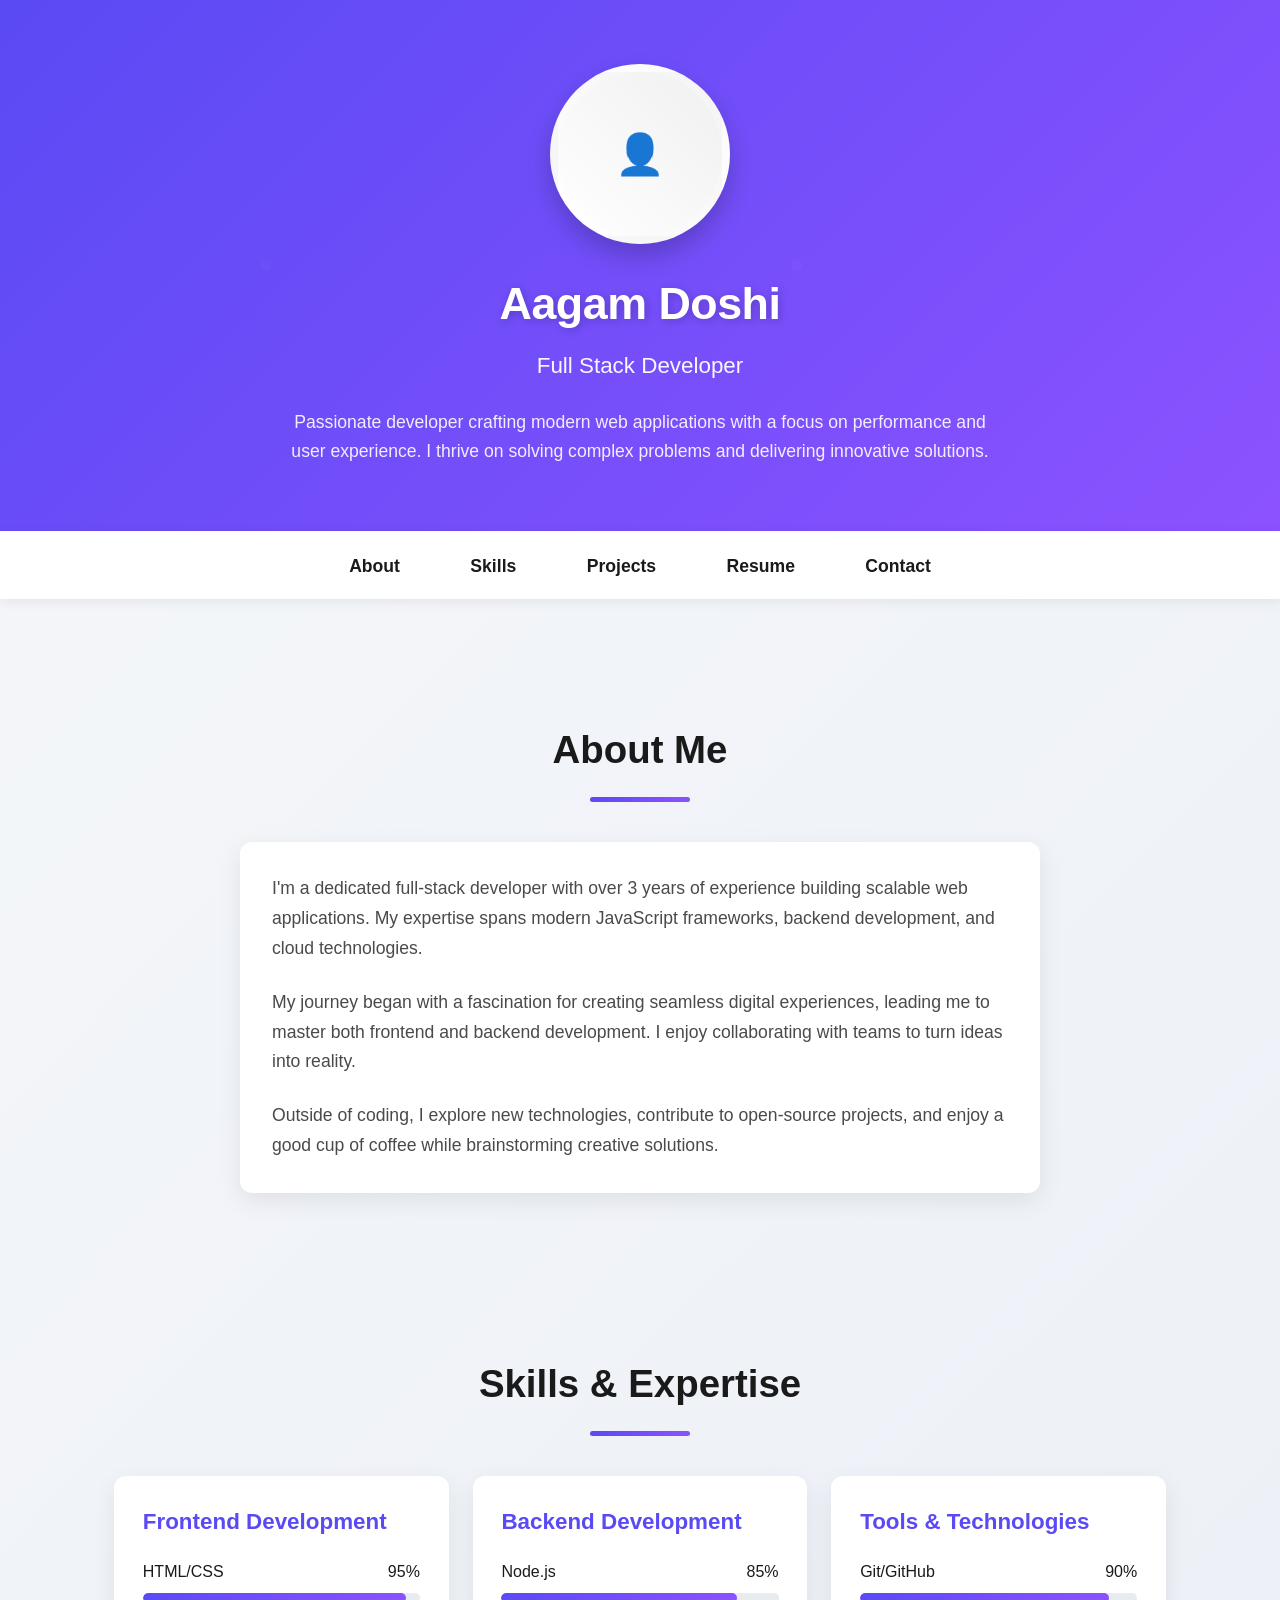
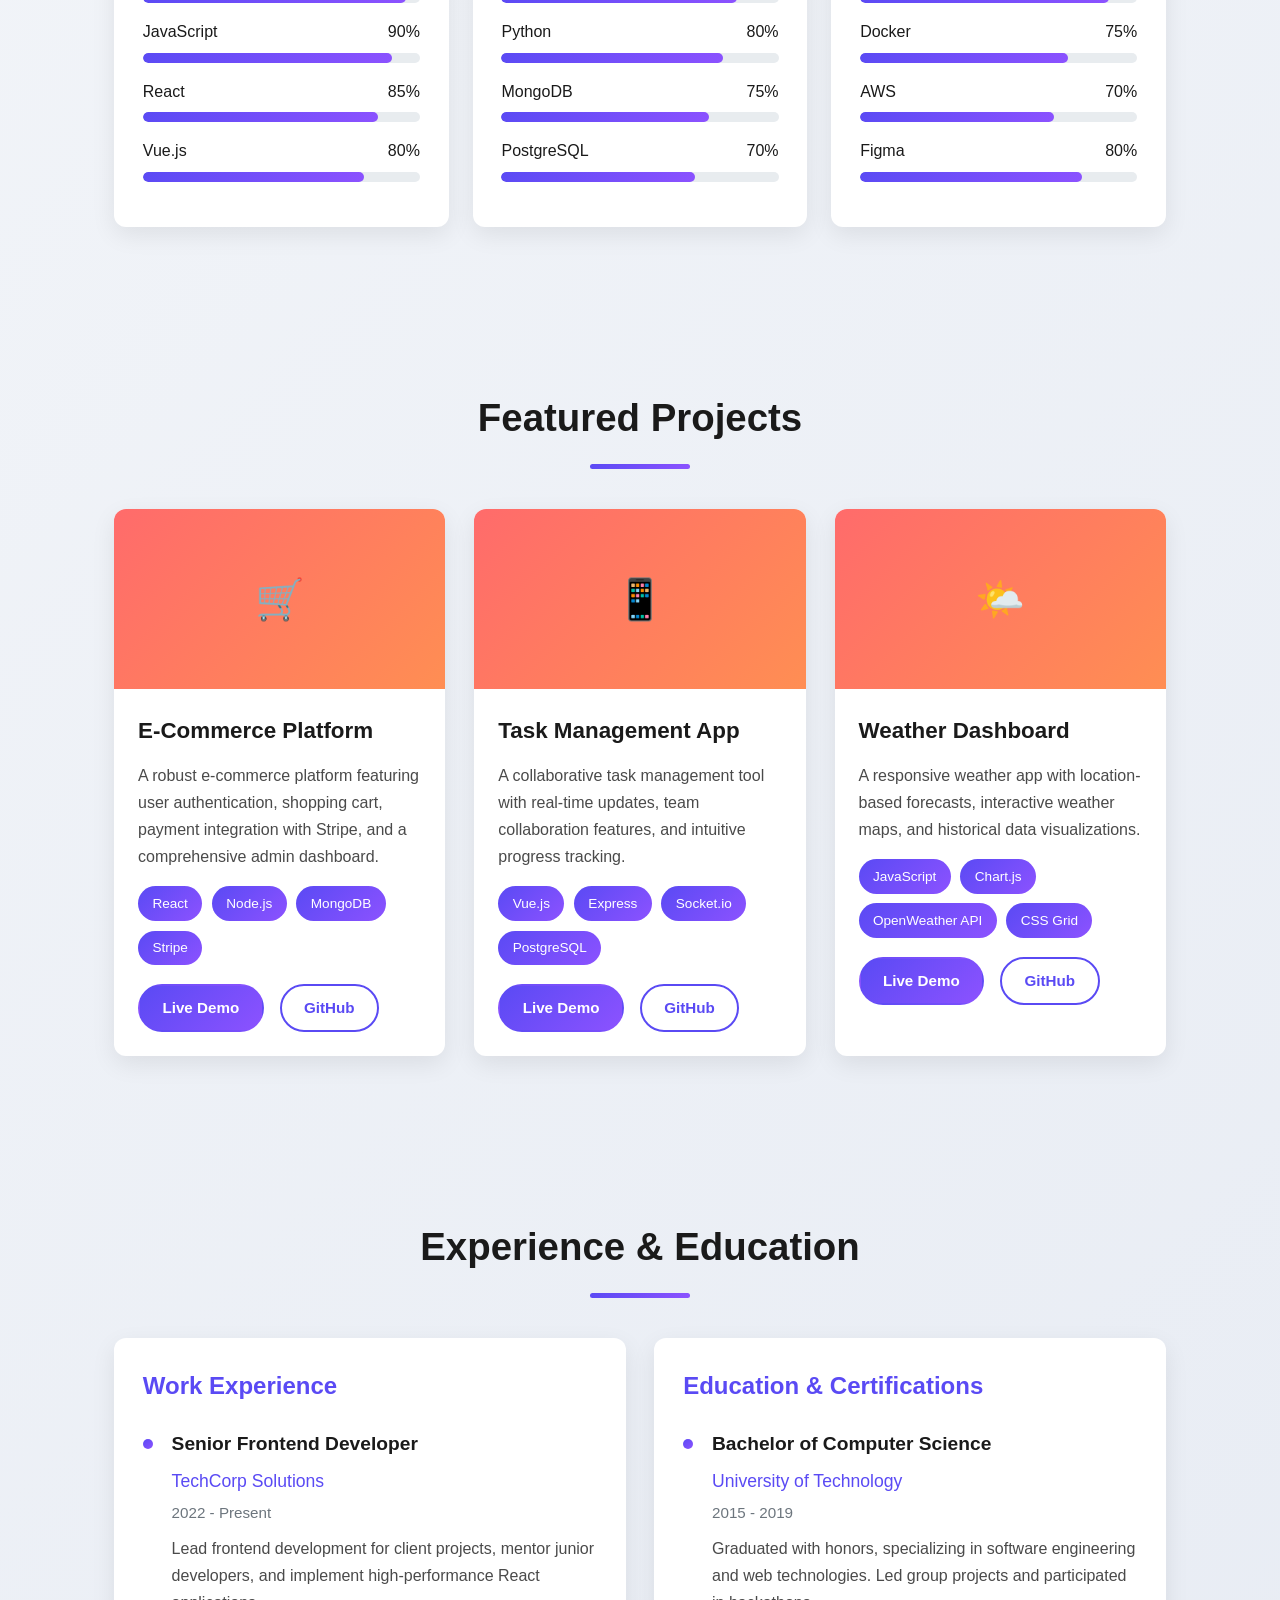
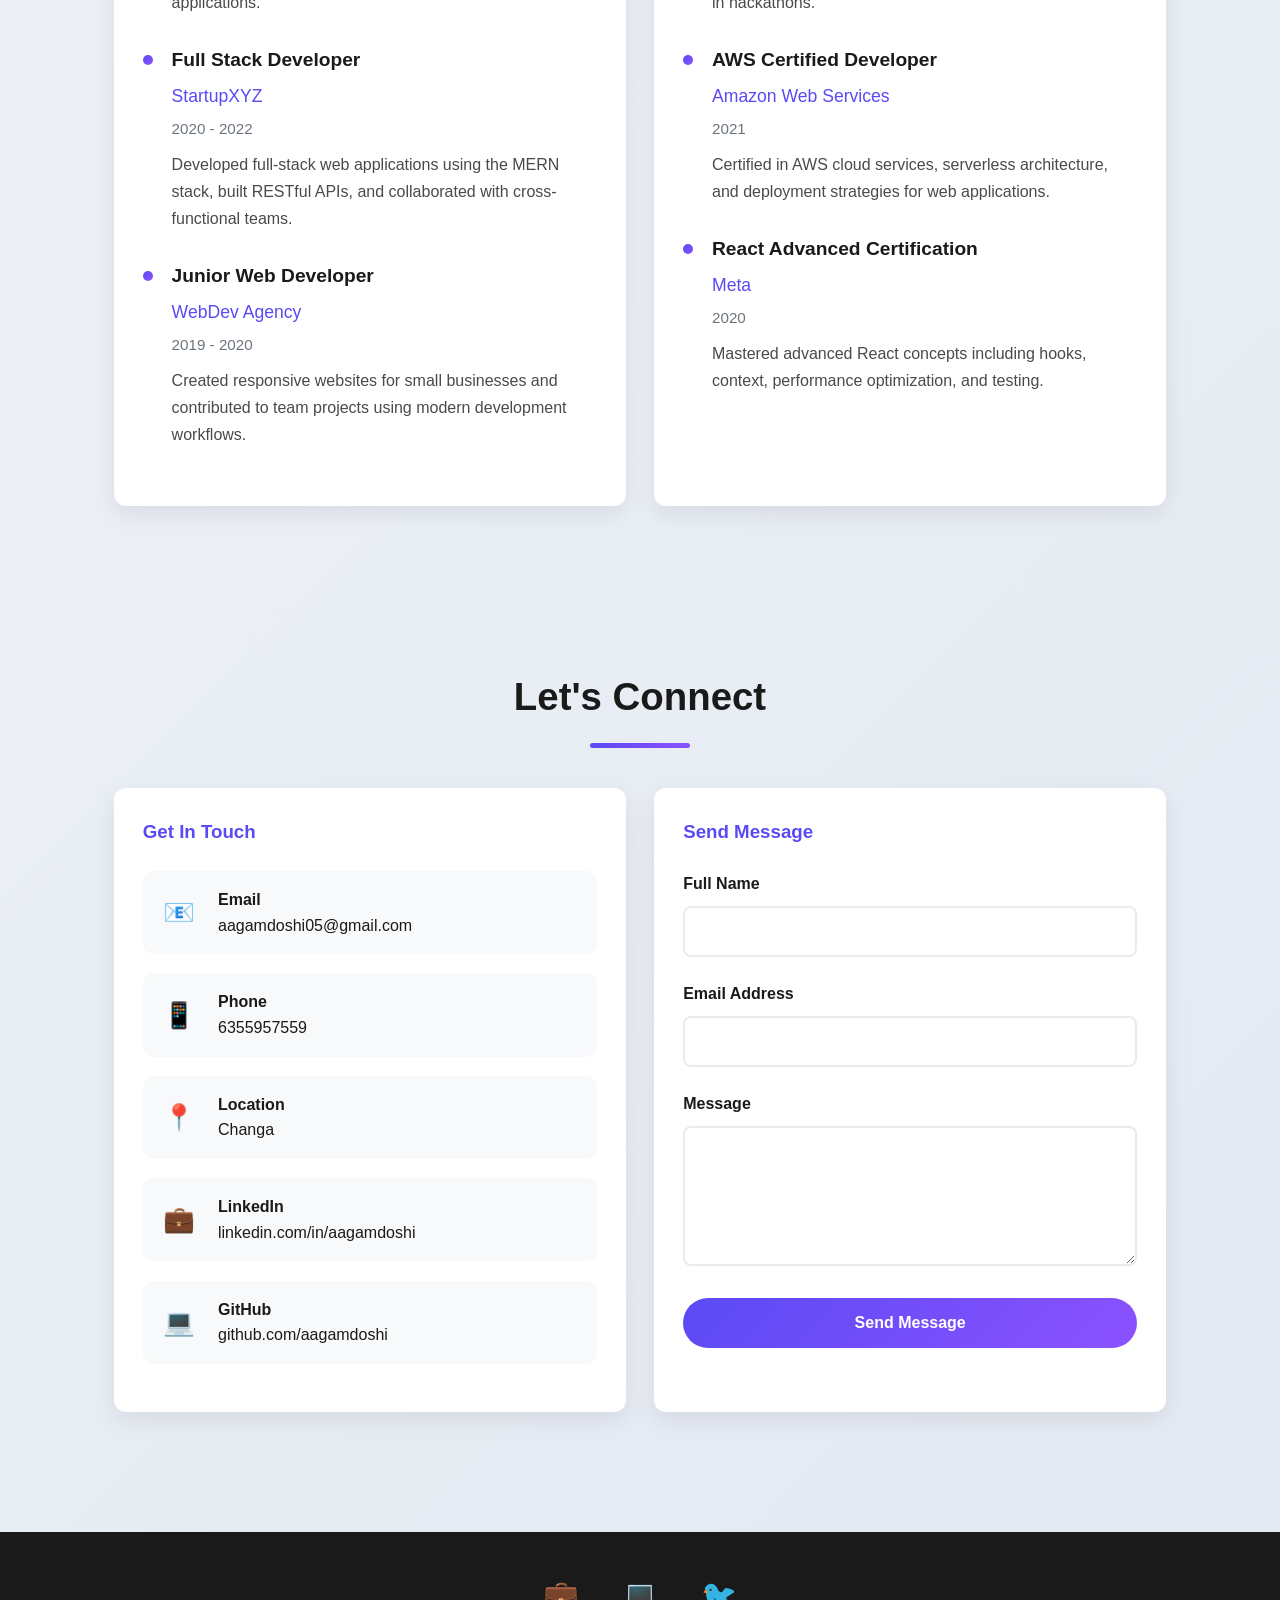
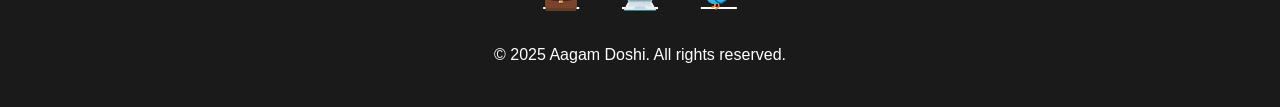
==== Portfolio/index.html @ b3c09947 "Internship Projects Uploaded" ====
<!DOCTYPE html>
<html lang="en">
<head>
    <meta charset="UTF-8">
    <meta name="viewport" content="width=device-width, initial-scale=1.0">
    <title>Aagam Doshi - Portfolio</title>
    <link rel="stylesheet" href="styles.css">
</head>
<body>
    <header>
        <div class="profile-container">
            <div class="profile-image">
                👤
            </div>
            <h1>Aagam Doshi</h1>
            <p class="subtitle">Full Stack Developer</p>
            <p class="bio">Passionate developer crafting modern web applications with a focus on performance and user experience. I thrive on solving complex problems and delivering innovative solutions.</p>
        </div>
    </header>

    <nav>
        <ul>
            <li><a href="#about">About</a></li>
            <li><a href="#skills">Skills</a></li>
            <li><a href="#projects">Projects</a></li>
            <li><a href="#resume">Resume</a></li>
            <li><a href="#contact">Contact</a></li>
        </ul>
    </nav>

    <main>
        <section id="about" class="fade-in">
            <h2>About Me</h2>
            <div style="background: white; padding: 2rem; border-radius: 12px; box-shadow: 0 8px 24px rgba(0, 0, 0, 0.08); max-width: 800px; margin: 0 auto;">
                <p style="font-size: 1.1rem; line-height: 1.7; color: #4a4a4a; margin-bottom: 1.5rem;">
                    I'm a dedicated full-stack developer with over 3 years of experience building scalable web applications. My expertise spans modern JavaScript frameworks, backend development, and cloud technologies.
                </p>
                <p style="font-size: 1.1rem; line-height: 1.7; color: #4a4a4a; margin-bottom: 1.5rem;">
                    My journey began with a fascination for creating seamless digital experiences, leading me to master both frontend and backend development. I enjoy collaborating with teams to turn ideas into reality.
                </p>
                <p style="font-size: 1.1rem; line-height: 1.7; color: #4a4a4a;">
                    Outside of coding, I explore new technologies, contribute to open-source projects, and enjoy a good cup of coffee while brainstorming creative solutions.
                </p>
            </div>
        </section>

        <section id="skills" class="fade-in">
            <h2>Skills & Expertise</h2>
            <div class="skills-grid">
                <div class="skill-category">
                    <h3>Frontend Development</h3>
                    <div class="skill-item">
                        <div class="skill-name">
                            <span>HTML/CSS</span>
                            <span>95%</span>
                        </div>
                        <div class="skill-bar">
                            <div class="skill-progress" style="width: 95%"></div>
                        </div>
                    </div>
                    <div class="skill-item">
                        <div class="skill-name">
                            <span>JavaScript</span>
                            <span>90%</span>
                        </div>
                        <div class="skill-bar">
                            <div class="skill-progress" style="width: 90%"></div>
                        </div>
                    </div>
                    <div class="skill-item">
                        <div class="skill-name">
                            <span>React</span>
                            <span>85%</span>
                        </div>
                        <div class="skill-bar">
                            <div class="skill-progress" style="width: 85%"></div>
                        </div>
                    </div>
                    <div class="skill-item">
                        <div class="skill-name">
                            <span>Vue.js</span>
                            <span>80%</span>
                        </div>
                        <div class="skill-bar">
                            <div class="skill-progress" style="width: 80%"></div>
                        </div>
                    </div>
                </div>

                <div class="skill-category">
                    <h3>Backend Development</h3>
                    <div class="skill-item">
                        <div class="skill-name">
                            <span>Node.js</span>
                            <span>85%</span>
                        </div>
                        <div class="skill-bar">
                            <div class="skill-progress" style="width: 85%"></div>
                        </div>
                    </div>
                    <div class="skill-item">
                        <div class="skill-name">
                            <span>Python</span>
                            <span>80%</span>
                        </div>
                        <div class="skill-bar">
                            <div class="skill-progress" style="width: 80%"></div>
                        </div>
                    </div>
                    <div class="skill-item">
                        <div class="skill-name">
                            <span>MongoDB</span>
                            <span>75%</span>
                        </div>
                        <div class="skill-bar">
                            <div class="skill-progress" style="width: 75%"></div>
                        </div>
                    </div>
                    <div class="skill-item">
                        <div class="skill-name">
                            <span>PostgreSQL</span>
                            <span>70%</span>
                        </div>
                        <div class="skill-bar">
                            <div class="skill-progress" style="width: 70%"></div>
                        </div>
                    </div>
                </div>

                <div class="skill-category">
                    <h3>Tools & Technologies</h3>
                    <div class="skill-item">
                        <div class="skill-name">
                            <span>Git/GitHub</span>
                            <span>90%</span>
                        </div>
                        <div class="skill-bar">
                            <div class="skill-progress" style="width: 90%"></div>
                        </div>
                    </div>
                    <div class="skill-item">
                        <div class="skill-name">
                            <span>Docker</span>
                            <span>75%</span>
                        </div>
                        <div class="skill-bar">
                            <div class="skill-progress" style="width: 75%"></div>
                        </div>
                    </div>
                    <div class="skill-item">
                        <div class="skill-name">
                            <span>AWS</span>
                            <span>70%</span>
                        </div>
                        <div class="skill-bar">
                            <div class="skill-progress" style="width: 70%"></div>
                        </div>
                    </div>
                    <div class="skill-item">
                        <div class="skill-name">
                            <span>Figma</span>
                            <span>80%</span>
                        </div>
                        <div class="skill-bar">
                            <div class="skill-progress" style="width: 80%"></div>
                        </div>
                    </div>
                </div>
            </div>
        </section>

        <section id="projects" class="fade-in">
            <h2>Featured Projects</h2>
            <div class="projects-grid">
                <div class="project-card">
                    <div class="project-image">🛒</div>
                    <div class="project-content">
                        <h3 class="project-title">E-Commerce Platform</h3>
                        <p class="project-description">A robust e-commerce platform featuring user authentication, shopping cart, payment integration with Stripe, and a comprehensive admin dashboard.</p>
                        <div class="project-tech">
                            <span class="tech-tag">React</span>
                            <span class="tech-tag">Node.js</span>
                            <span class="tech-tag">MongoDB</span>
                            <span class="tech-tag">Stripe</span>
                        </div>
                        <div class="project-links">
                            <a href="#" class="project-link btn-primary">Live Demo</a>
                            <a href="#" class="project-link btn-secondary">GitHub</a>
                        </div>
                    </div>
                </div>

                <div class="project-card">
                    <div class="project-image">📱</div>
                    <div class="project-content">
                        <h3 class="project-title">Task Management App</h3>
                        <p class="project-description">A collaborative task management tool with real-time updates, team collaboration features, and intuitive progress tracking.</p>
                        <div class="project-tech">
                            <span class="tech-tag">Vue.js</span>
                            <span class="tech-tag">Express</span>
                            <span class="tech-tag">Socket.io</span>
                            <span class="tech-tag">PostgreSQL</span>
                        </div>
                        <div class="project-links">
                            <a href="#" class="project-link btn-primary">Live Demo</a>
                            <a href="#" class="project-link btn-secondary">GitHub</a>
                        </div>
                    </div>
                </div>

                <div class="project-card">
                    <div class="project-image">🌤️</div>
                    <div class="project-content">
                        <h3 class="project-title">Weather Dashboard</h3>
                        <p class="project-description">A responsive weather app with location-based forecasts, interactive weather maps, and historical data visualizations.</p>
                        <div class="project-tech">
                            <span class="tech-tag">JavaScript</span>
                            <span class="tech-tag">Chart.js</span>
                            <span class="tech-tag">OpenWeather API</span>
                            <span class="tech-tag">CSS Grid</span>
                        </div>
                        <div class="project-links">
                            <a href="#" class="project-link btn-primary">Live Demo</a>
                            <a href="#" class="project-link btn-secondary">GitHub</a>
                        </div>
                    </div>
                </div>
            </div>
        </section>

        <section id="resume" class="fade-in">
            <h2>Experience & Education</h2>
            <div class="resume-grid">
                <div class="resume-section">
                    <h3>Work Experience</h3>
                    <div class="resume-item">
                        <div class="resume-title">Senior Frontend Developer</div>
                        <div class="resume-company">TechCorp Solutions</div>
                        <div class="resume-date">2022 - Present</div>
                        <div class="resume-description">Lead frontend development for client projects, mentor junior developers, and implement high-performance React applications.</div>
                    </div>
                    <div class="resume-item">
                        <div class="resume-title">Full Stack Developer</div>
                        <div class="resume-company">StartupXYZ</div>
                        <div class="resume-date">2020 - 2022</div>
                        <div class="resume-description">Developed full-stack web applications using the MERN stack, built RESTful APIs, and collaborated with cross-functional teams.</div>
                    </div>
                    <div class="resume-item">
                        <div class="resume-title">Junior Web Developer</div>
                        <div class="resume-company">WebDev Agency</div>
                        <div class="resume-date">2019 - 2020</div>
                        <div class="resume-description">Created responsive websites for small businesses and contributed to team projects using modern development workflows.</div>
                    </div>
                </div>

                <div class="resume-section">
                    <h3>Education & Certifications</h3>
                    <div class="resume-item">
                        <div class="resume-title">Bachelor of Computer Science</div>
                        <div class="resume-company">University of Technology</div>
                        <div class="resume-date">2015 - 2019</div>
                        <div class="resume-description">Graduated with honors, specializing in software engineering and web technologies. Led group projects and participated in hackathons.</div>
                    </div>
                    <div class="resume-item">
                        <div class="resume-title">AWS Certified Developer</div>
                        <div class="resume-company">Amazon Web Services</div>
                        <div class="resume-date">2021</div>
                        <div class="resume-description">Certified in AWS cloud services, serverless architecture, and deployment strategies for web applications.</div>
                    </div>
                    <div class="resume-item">
                        <div class="resume-title">React Advanced Certification</div>
                        <div class="resume-company">Meta</div>
                        <div class="resume-date">2020</div>
                        <div class="resume-description">Mastered advanced React concepts including hooks, context, performance optimization, and testing.</div>
                    </div>
                </div>
            </div>
        </section>

        <section id="contact" class="fade-in">
            <h2>Let's Connect</h2>
            <div class="contact-grid">
                <div class="contact-info">
                    <h3 style="color: #5a4af4; margin-bottom: 1.5rem;">Get In Touch</h3>
                    <div class="contact-item">
                        <div class="contact-icon">📧</div>
                        <div>
                            <strong>Email</strong><br>
                            aagamdoshi05@gmail.com
                        </div>
                    </div>
                    <div class="contact-item">
                        <div class="contact-icon">📱</div>
                        <div>
                            <strong>Phone</strong><br>
                            6355957559
                        </div>
                    </div>
                    <div class="contact-item">
                        <div class="contact-icon">📍</div>
                        <div>
                            <strong>Location</strong><br>
                            Changa
                        </div>
                    </div>
                    <div class="contact-item">
                        <div class="contact-icon">💼</div>
                        <div>
                            <strong>LinkedIn</strong><br>
                            linkedin.com/in/aagamdoshi
                        </div>
                    </div>
                    <div class="contact-item">
                        <div class="contact-icon">💻</div>
                        <div>
                            <strong>GitHub</strong><br>
                            github.com/aagamdoshi
                        </div>
                    </div>
                </div>

                <div class="contact-form">
                    <h3 style="color: #5a4af4; margin-bottom: 1.5rem;">Send Message</h3>
                    <form>
                        <div class="form-group">
                            <label for="name">Full Name</label>
                            <input type="text" id="name" name="name" required>
                        </div>
                        <div class="form-group">
                            <label for="email">Email Address</label>
                            <input type="email" id="email" name="email" required>
                        </div>
                        <div class="form-group">
                            <label for="message">Message</label>
                            <textarea id="message" name="message" required></textarea>
                        </div>
                        <button type="submit" class="submit-btn">Send Message</button>
                    </form>
                </div>
            </div>
        </section>
    </main>

    <footer>
        <div class="social-links">
            <a href="https://linkedin.com/in/aagamdoshi">💼</a>
            <a href="https://github.com/aagamdoshi">💻</a>
            <a href="https://twitter.com/aagamdoshi">🐦</a>
        </div>
        <p>© 2025 Aagam Doshi. All rights reserved.</p>
    </footer>
</body>
</html>
---- Portfolio/styles.css ----
* {
    margin: 0;
    padding: 0;
    box-sizing: border-box;
}

body {
    font-family: 'Inter', -apple-system, BlinkMacSystemFont, 'Segoe UI', Roboto, sans-serif;
    line-height: 1.6;
    color: #1a1a1a;
    scroll-behavior: smooth;
    background: linear-gradient(135deg, #f5f7fa 0%, #e4e9f2 100%);
    min-height: 100vh;
}


header {
    background: linear-gradient(135deg, #5a4af4 0%, #8c52ff 100%);
    color: white;
    padding: 4rem 0;
    text-align: center;
    position: relative;
    overflow: hidden;
}

header::before {
    content: '';
    position: absolute;
    top: 0;
    left: 0;
    right: 0;
    bottom: 0;
    background: url('data:image/svg+xml,<svg xmlns="http://www.w3.org/2000/svg" viewBox="0 0 100 100"><defs><pattern id="grain" width="100" height="100" patternUnits="userSpaceOnUse"><circle cx="50" cy="50" r="1" fill="white" opacity="0.1"/></pattern></defs><rect width="100" height="100" fill="url(%23grain)"/></svg>');
    opacity: 0.2;
}

.profile-container {
    position: relative;
    z-index: 2;
    max-width: 900px;
    margin: 0 auto;
    padding: 0 1.5rem;
}

.profile-image {
    width: 180px;
    height: 180px;
    border-radius: 50%;
    margin: 0 auto 1.5rem;
    border: 8px solid rgba(255, 255, 255, 0.2);
    background: linear-gradient(45deg, #ffffff, #f0f0f0);
    display: flex;
    align-items: center;
    justify-content: center;
    font-size: 2.5rem;
    color: #5a4af4;
    box-shadow: 0 12px 24px rgba(0, 0, 0, 0.2);
    transition: transform 0.3s ease, box-shadow 0.3s ease;
}

.profile-image:hover {
    transform: scale(1.08);
    box-shadow: 0 16px 32px rgba(0, 0, 0, 0.25);
}

h1 {
    font-size: 2.8rem;
    font-weight: 700;
    margin-bottom: 0.5rem;
    letter-spacing: -0.5px;
    text-shadow: 2px 2px 8px rgba(0, 0, 0, 0.2);
}

.subtitle {
    font-size: 1.4rem;
    font-weight: 500;
    margin-bottom: 1.5rem;
    opacity: 0.95;
}

.bio {
    font-size: 1.1rem;
    max-width: 700px;
    margin: 0 auto;
    line-height: 1.7;
    opacity: 0.9;
}

nav {
    background: rgba(255, 255, 255, 0.97);
    padding: 1.25rem 0;
    position: sticky;
    top: 0;
    z-index: 1000;
    backdrop-filter: blur(12px);
    box-shadow: 0 2px 12px rgba(0, 0, 0, 0.08);
}

nav ul {
    list-style: none;
    display: flex;
    justify-content: center;
    align-items: center;
    max-width: 900px;
    margin: 0 auto;
    padding: 0 1.5rem;
    gap: 2rem;
}

nav a {
    text-decoration: none;
    color: #1a1a1a;
    font-weight: 600;
    font-size: 1.1rem;
    padding: 0.6rem 1.2rem;
    border-radius: 50px;
    transition: all 0.3s ease;
}

nav a:hover {
    background: linear-gradient(135deg, #5a4af4, #8c52ff);
    color: white;
    transform: translateY(-1px);
}

main {
    max-width: 1100px;
    margin: 0 auto;
    padding: 0 1.5rem;
}

section {
    margin: 5rem 0;
    padding: 2.5rem 0;
}

h2 {
    font-size: 2.4rem;
    font-weight: 700;
    text-align: center;
    color: #1a1a1a;
    margin-bottom: 2.5rem;
    position: relative;
}

h2::after {
    content: '';
    display: block;
    width: 100px;
    height: 5px;
    background: linear-gradient(135deg, #5a4af4, #8c52ff);
    margin: 1rem auto;
    border-radius: 5px;
}


.skills-grid {
    display: grid;
    grid-template-columns: repeat(auto-fit, minmax(280px, 1fr));
    gap: 1.5rem;
    margin-top: 2rem;
}

.skill-category {
    background: white;
    padding: 1.8rem;
    border-radius: 12px;
    box-shadow: 0 8px 24px rgba(0, 0, 0, 0.08);
    transition: transform 0.3s ease, box-shadow 0.3s ease;
}

.skill-category:hover {
    transform: translateY(-8px);
    box-shadow: 0 12px 32px rgba(0, 0, 0, 0.12);
}

.skill-category h3 {
    color: #5a4af4;
    font-size: 1.4rem;
    font-weight: 600;
    margin-bottom: 1.2rem;
}

.skill-item {
    margin-bottom: 1rem;
}

.skill-name {
    display: flex;
    justify-content: space-between;
    align-items: center;
    font-size: 1rem;
    font-weight: 500;
    margin-bottom: 0.5rem;
}

.skill-bar {
    background: #e8ecef;
    height: 10px;
    border-radius: 5px;
    overflow: hidden;
}

.skill-progress {
    height: 100%;
    background: linear-gradient(135deg, #5a4af4, #8c52ff);
    border-radius: 5px;
    transition: width 1.2s ease-in-out;
}


.projects-grid {
    display: grid;
    grid-template-columns: repeat(auto-fit, minmax(320px, 1fr));
    gap: 1.8rem;
    margin-top: 2rem;
}

.project-card {
    background: white;
    border-radius: 12px;
    overflow: hidden;
    box-shadow: 0 8px 24px rgba(0, 0, 0, 0.08);
    transition: transform 0.3s ease, box-shadow 0.3s ease;
}

.project-card:hover {
    transform: translateY(-8px);
    box-shadow: 0 12px 32px rgba(0, 0, 0, 0.12);
}

.project-image {
    height: 180px;
    background: linear-gradient(135deg, #ff6b6b, #ff8e53);
    display: flex;
    align-items: center;
    justify-content: center;
    color: white;
    font-size: 2.5rem;
    font-weight: 700;
}

.project-content {
    padding: 1.5rem;
}

.project-title {
    font-size: 1.4rem;
    font-weight: 600;
    color: #1a1a1a;
    margin-bottom: 0.8rem;
}

.project-description {
    color: #4a4a4a;
    font-size: 1rem;
    line-height: 1.7;
    margin-bottom: 1rem;
}

.project-tech {
    display: flex;
    flex-wrap: wrap;
    gap: 0.6rem;
    margin-bottom: 1.2rem;
}

.tech-tag {
    background: linear-gradient(135deg, #5a4af4, #8c52ff);
    color: white;
    padding: 0.4rem 0.9rem;
    border-radius: 20px;
    font-size: 0.85rem;
    font-weight: 500;
}

.project-links {
    display: flex;
    gap: 1rem;
    justify-content: flex-start;
}

.project-link {
    padding: 0.6rem 1.4rem;
    border-radius: 50px;
    text-decoration: none;
    font-weight: 600;
    font-size: 0.95rem;
    transition: all 0.3s ease;
    border: 2px solid transparent;
}

.btn-primary {
    background: linear-gradient(135deg, #5a4af4, #8c52ff);
    color: white;
}

.btn-secondary {
    color: #5a4af4;
    border-color: #5a4af4;
}

.project-link:hover {
    transform: translateY(-3px);
}

.btn-primary:hover {
    box-shadow: 0 6px 16px rgba(90, 74, 244, 0.3);
}

.btn-secondary:hover {
    background: #5a4af4;
    color: white;
}


.resume-grid {
    display: grid;
    grid-template-columns: repeat(auto-fit, minmax(360px, 1fr));
    gap: 1.8rem;
    margin-top: 2rem;
}

.resume-section {
    background: white;
    padding: 1.8rem;
    border-radius: 12px;
    box-shadow: 0 8px 24px rgba(0, 0, 0, 0.08);
}

.resume-section h3 {
    color: #5a4af4;
    font-size: 1.5rem;
    font-weight: 600;
    margin-bottom: 1.5rem;
}

.resume-item {
    margin-bottom: 1.8rem;
    padding-left: 1.8rem;
    position: relative;
}

.resume-item::before {
    content: '';
    position: absolute;
    left: 0;
    top: 0.6rem;
    width: 10px;
    height: 10px;
    background: linear-gradient(135deg, #5a4af4, #8c52ff);
    border-radius: 50%;
}

.resume-title {
    font-weight: 600;
    font-size: 1.2rem;
    color: #1a1a1a;
    margin-bottom: 0.4rem;
}

.resume-company {
    color: #5a4af4;
    font-size: 1.1rem;
    margin-bottom: 0.4rem;
}

.resume-date {
    color: #6c757d;
    font-size: 0.95rem;
    margin-bottom: 0.6rem;
}

.resume-description {
    color: #4a4a4a;
    font-size: 1rem;
    line-height: 1.7;
}


.contact-grid {
    display: grid;
    grid-template-columns: repeat(auto-fit, minmax(320px, 1fr));
    gap: 1.8rem;
    margin-top: 2rem;
}

.contact-info {
    background: white;
    padding: 1.8rem;
    border-radius: 12px;
    box-shadow: 0 8px 24px rgba(0, 0, 0, 0.08);
}

.contact-item {
    display: flex;
    align-items: center;
    margin-bottom: 1.2rem;
    padding: 1rem;
    background: #f8f9fa;
    border-radius: 10px;
    transition: all 0.3s ease;
}

.contact-item:hover {
    background: linear-gradient(135deg, #5a4af4, #8c52ff);
    color: white;
    transform: translateX(8px);
}

.contact-item:hover strong,
.contact-item:hover div {
    color: white;
}

.contact-icon {
    font-size: 1.6rem;
    margin-right: 1.2rem;
    width: 40px;
    text-align: center;
    color: #5a4af4;
}

.contact-item:hover .contact-icon {
    color: white;
}

.contact-form {
    background: white;
    padding: 1.8rem;
    border-radius: 12px;
    box-shadow: 0 8px 24px rgba(0, 0, 0, 0.08);
}

.form-group {
    margin-bottom: 1.5rem;
}

.form-group label {
    display: block;
    margin-bottom: 0.6rem;
    font-weight: 600;
    font-size: 1rem;
    color: #1a1a1a;
}

.form-group input,
.form-group textarea {
    width: 100%;
    padding: 0.9rem;
    border: 2px solid #e9ecef;
    border-radius: 8px;
    font-size: 1rem;
    font-family: 'Inter', sans-serif;
    transition: border-color 0.3s ease, box-shadow 0.3s ease;
}

.form-group input:focus,
.form-group textarea:focus {
    outline: none;
    border-color: #5a4af4;
    box-shadow: 0 0 8px rgba(90, 74, 244, 0.2);
}

.form-group textarea {
    resize: vertical;
    min-height: 140px;
}

.submit-btn {
    background: linear-gradient(135deg, #5a4af4, #8c52ff);
    color: white;
    padding: 1rem 2rem;
    border: none;
    border-radius: 50px;
    font-size: 1rem;
    font-weight: 600;
    cursor: pointer;
    transition: all 0.3s ease;
    width: 100%;
    text-align: center;
}

.submit-btn:hover {
    transform: translateY(-3px);
    box-shadow: 0 8px 16px rgba(90, 74, 244, 0.3);
}


footer {
    background: #1a1a1a;
    color: white;
    text-align: center;
    padding: 2.5rem 0;
    margin-top: 5rem;
}

.social-links {
    margin-bottom: 1.5rem;
}

.social-links a {
    color: white;
    font-size: 1.8rem;
    margin: 0 1.2rem;
    transition: color 0.3s ease, transform 0.3s ease;
}

.social-links a:hover {
    color: #5a4af4;
    transform: translateY(-3px);
}


@media (max-width: 1024px) {
    .profile-container {
        max-width: 700px;
    }

    h1 {
        font-size: 2.4rem;
    }

    .subtitle {
        font-size: 1.3rem;
    }

    .skills-grid,
    .projects-grid,
    .resume-grid,
    .contact-grid {
        grid-template-columns: repeat(auto-fit, minmax(280px, 1fr));
    }
}

@media (max-width: 768px) {
    h1 {
        font-size: 2rem;
    }

    .subtitle {
        font-size: 1.2rem;
    }

    .profile-image {
        width: 150px;
        height: 150px;
    }

    nav ul {
        flex-direction: column;
        gap: 1rem;
    }

    nav a {
        font-size: 1rem;
        padding: 0.5rem 1rem;
    }

    .skills-grid,
    .projects-grid,
    .resume-grid,
    .contact-grid {
        grid-template-columns: 1fr;
    }

    section {
        margin: 3rem 0;
        padding: 1.5rem 0;
    }

    h2 {
        font-size: 2rem;
    }
}

@media (max-width: 480px) {
    .profile-container {
        padding: 0 1rem;
    }

    h1 {
        font-size: 1.8rem;
    }

    .subtitle {
        font-size: 1.1rem;
    }

    .bio {
        font-size: 1rem;
    }

    .project-image {
        height: 150px;
    }
}


@keyframes fadeInUp {
    from {
        opacity: 0;
        transform: translateY(20px);
    }
    to {
        opacity: 1;
        transform: translateY(0);
    }
}

.fade-in {
    animation: fadeInUp 0.8s ease-out;
}
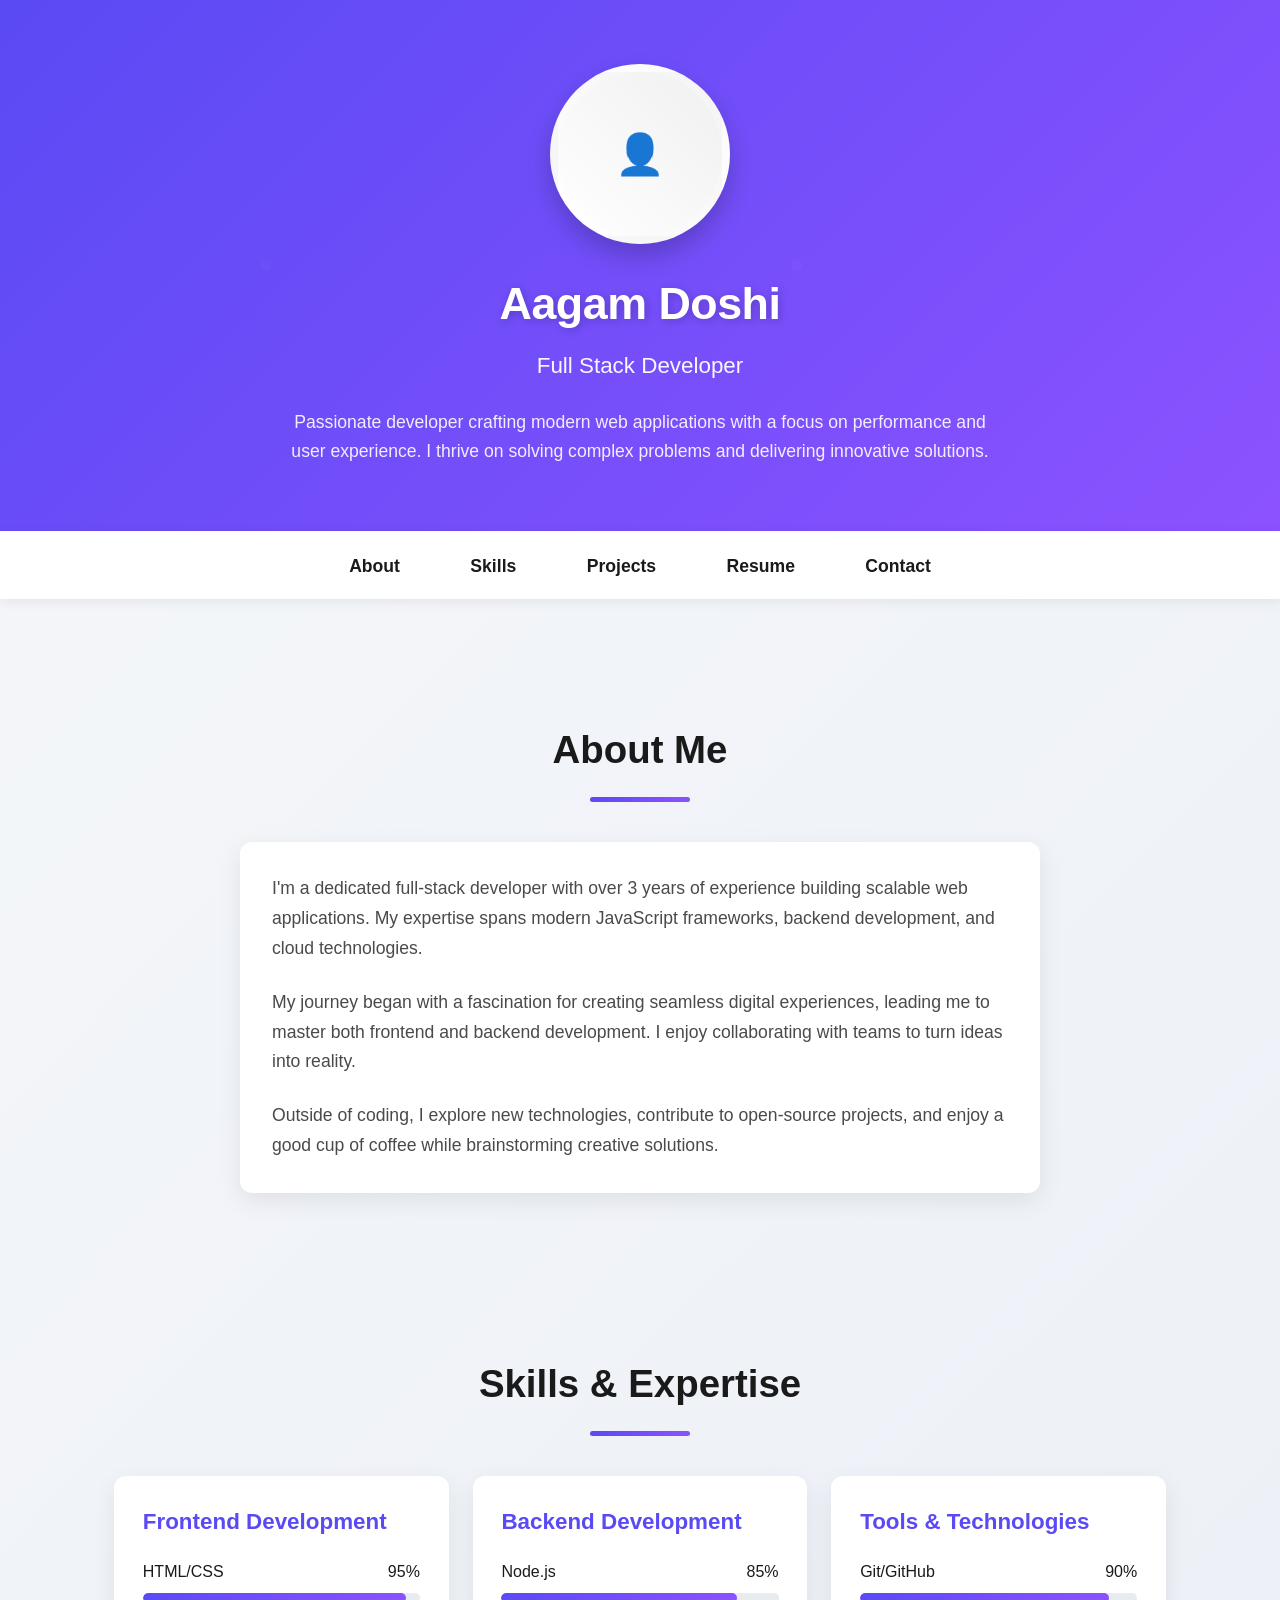
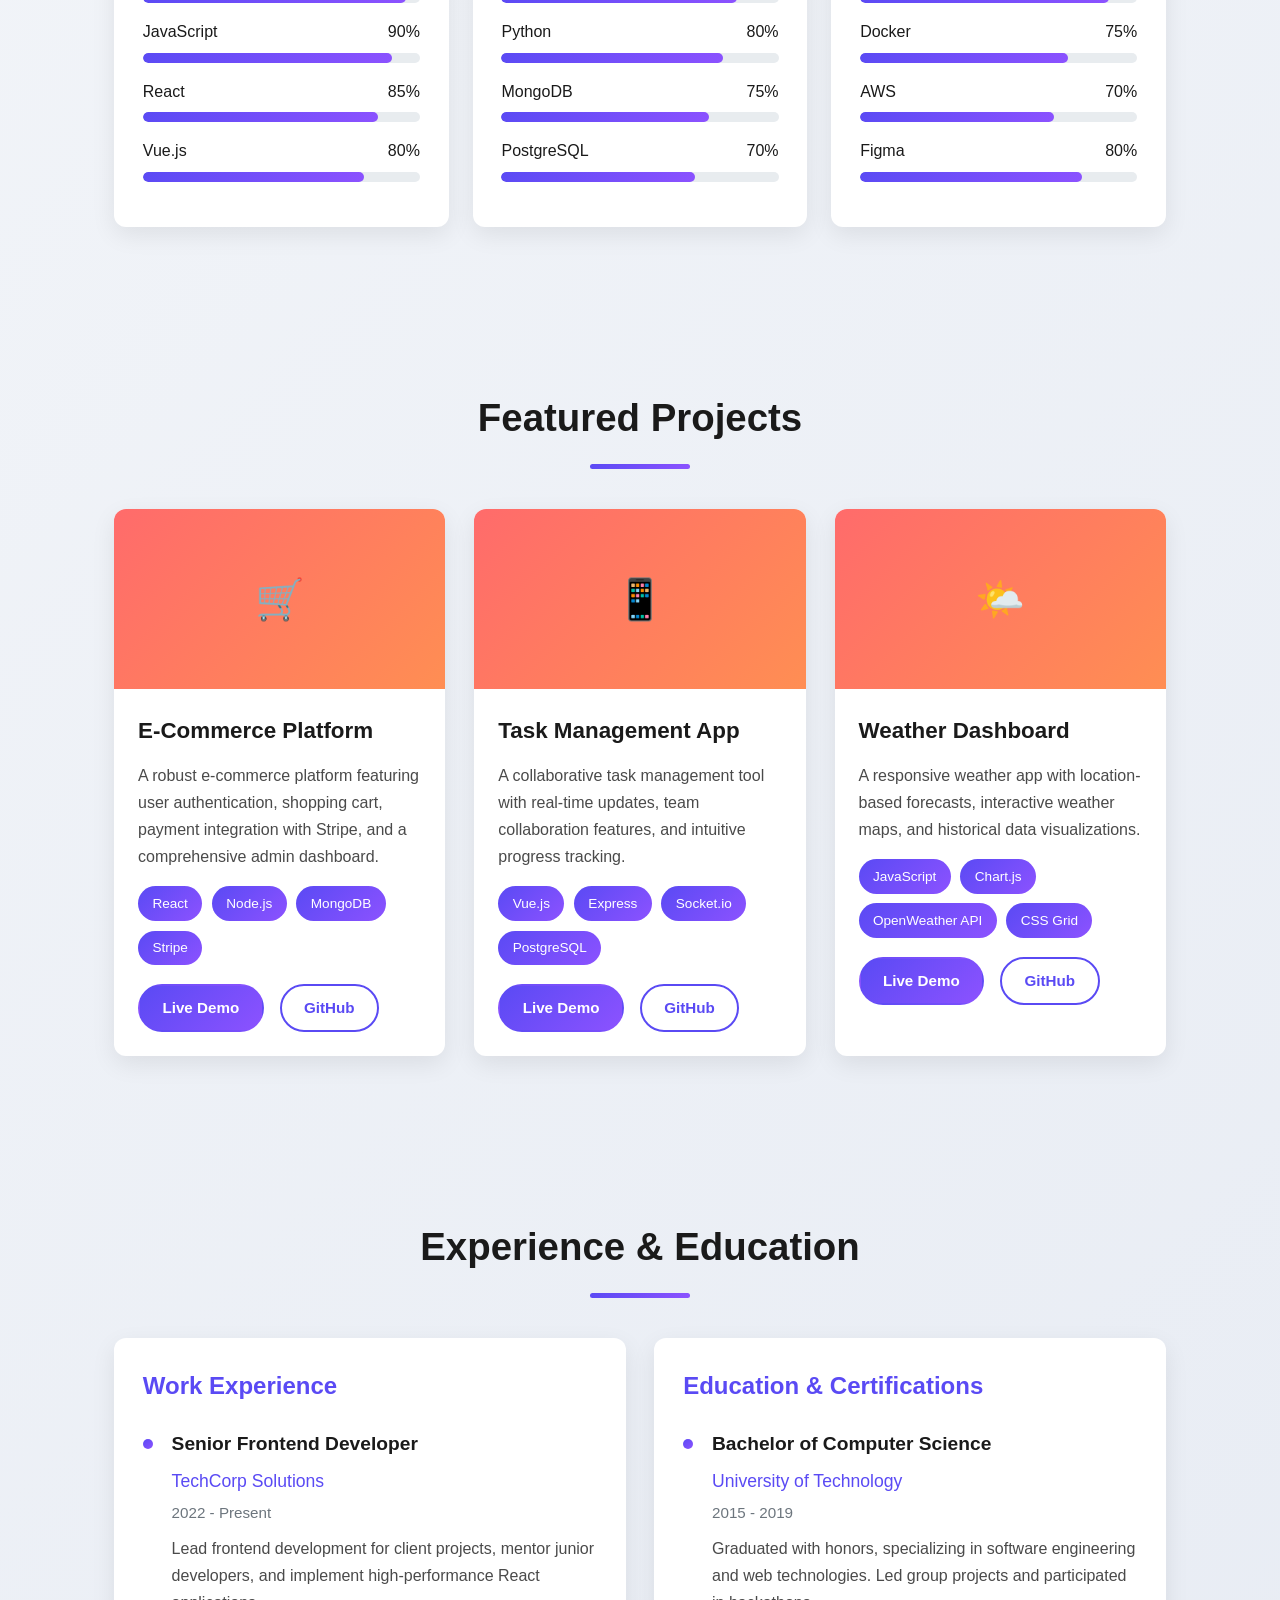
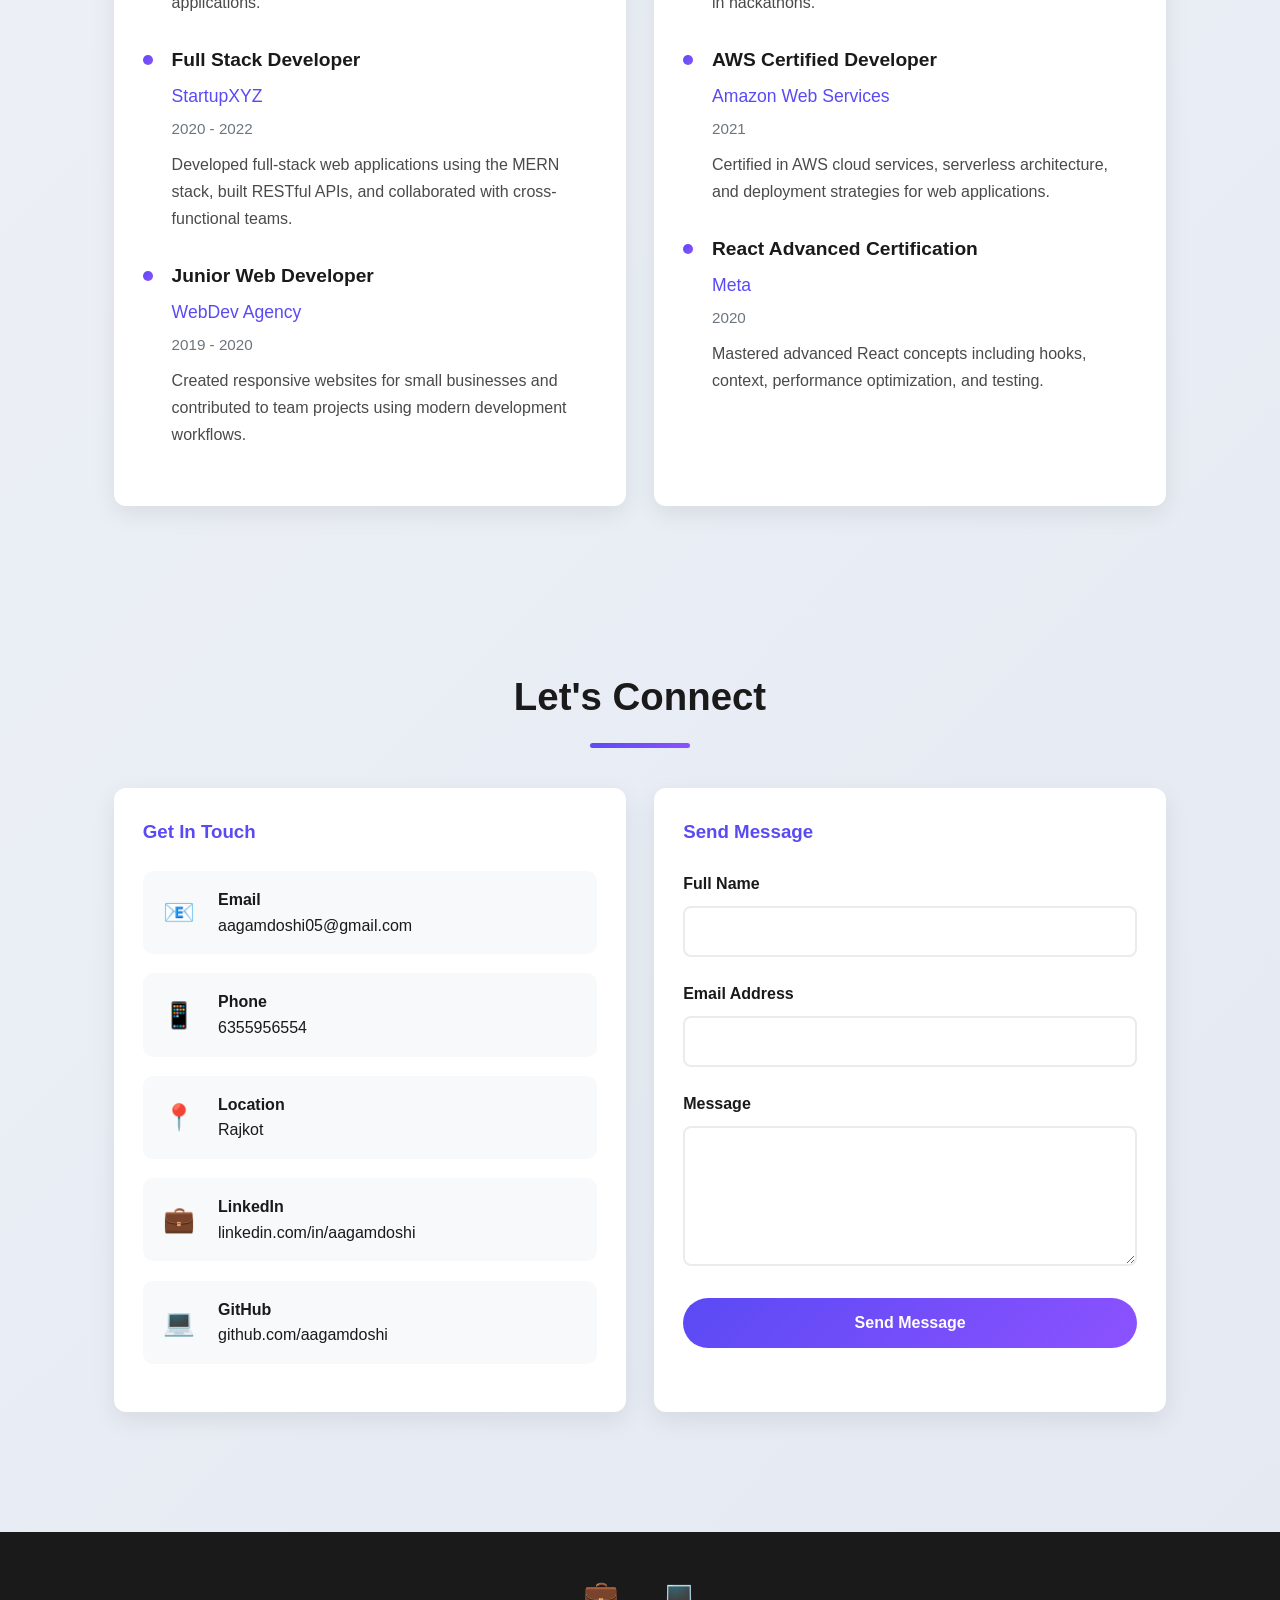
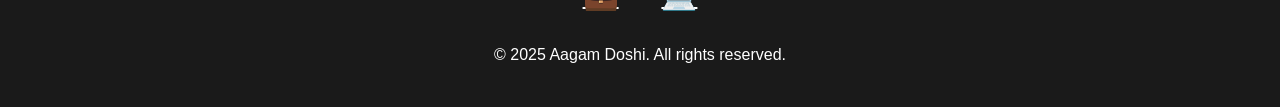
==== commit 733ea615: "ok" ====
--- a/Portfolio/index.html
+++ b/Portfolio/index.html
@@ -293,14 +293,14 @@
                         <div class="contact-icon">📱</div>
                         <div>
                             <strong>Phone</strong><br>
-                            6355957559
+                            6355956554
                         </div>
                     </div>
                     <div class="contact-item">
                         <div class="contact-icon">📍</div>
                         <div>
                             <strong>Location</strong><br>
-                            Changa
+                            Rajkot
                         </div>
                     </div>
                     <div class="contact-item">
@@ -343,9 +343,8 @@
 
     <footer>
         <div class="social-links">
-            <a href="https://linkedin.com/in/aagamdoshi">💼</a>
-            <a href="https://github.com/aagamdoshi">💻</a>
-            <a href="https://twitter.com/aagamdoshi">🐦</a>
+            <a href="https://www.linkedin.com/in/aagam-doshi-93a79128a/">💼</a>
+            <a href="https://github.com/settings/profile">💻</a>
         </div>
         <p>© 2025 Aagam Doshi. All rights reserved.</p>
     </footer>
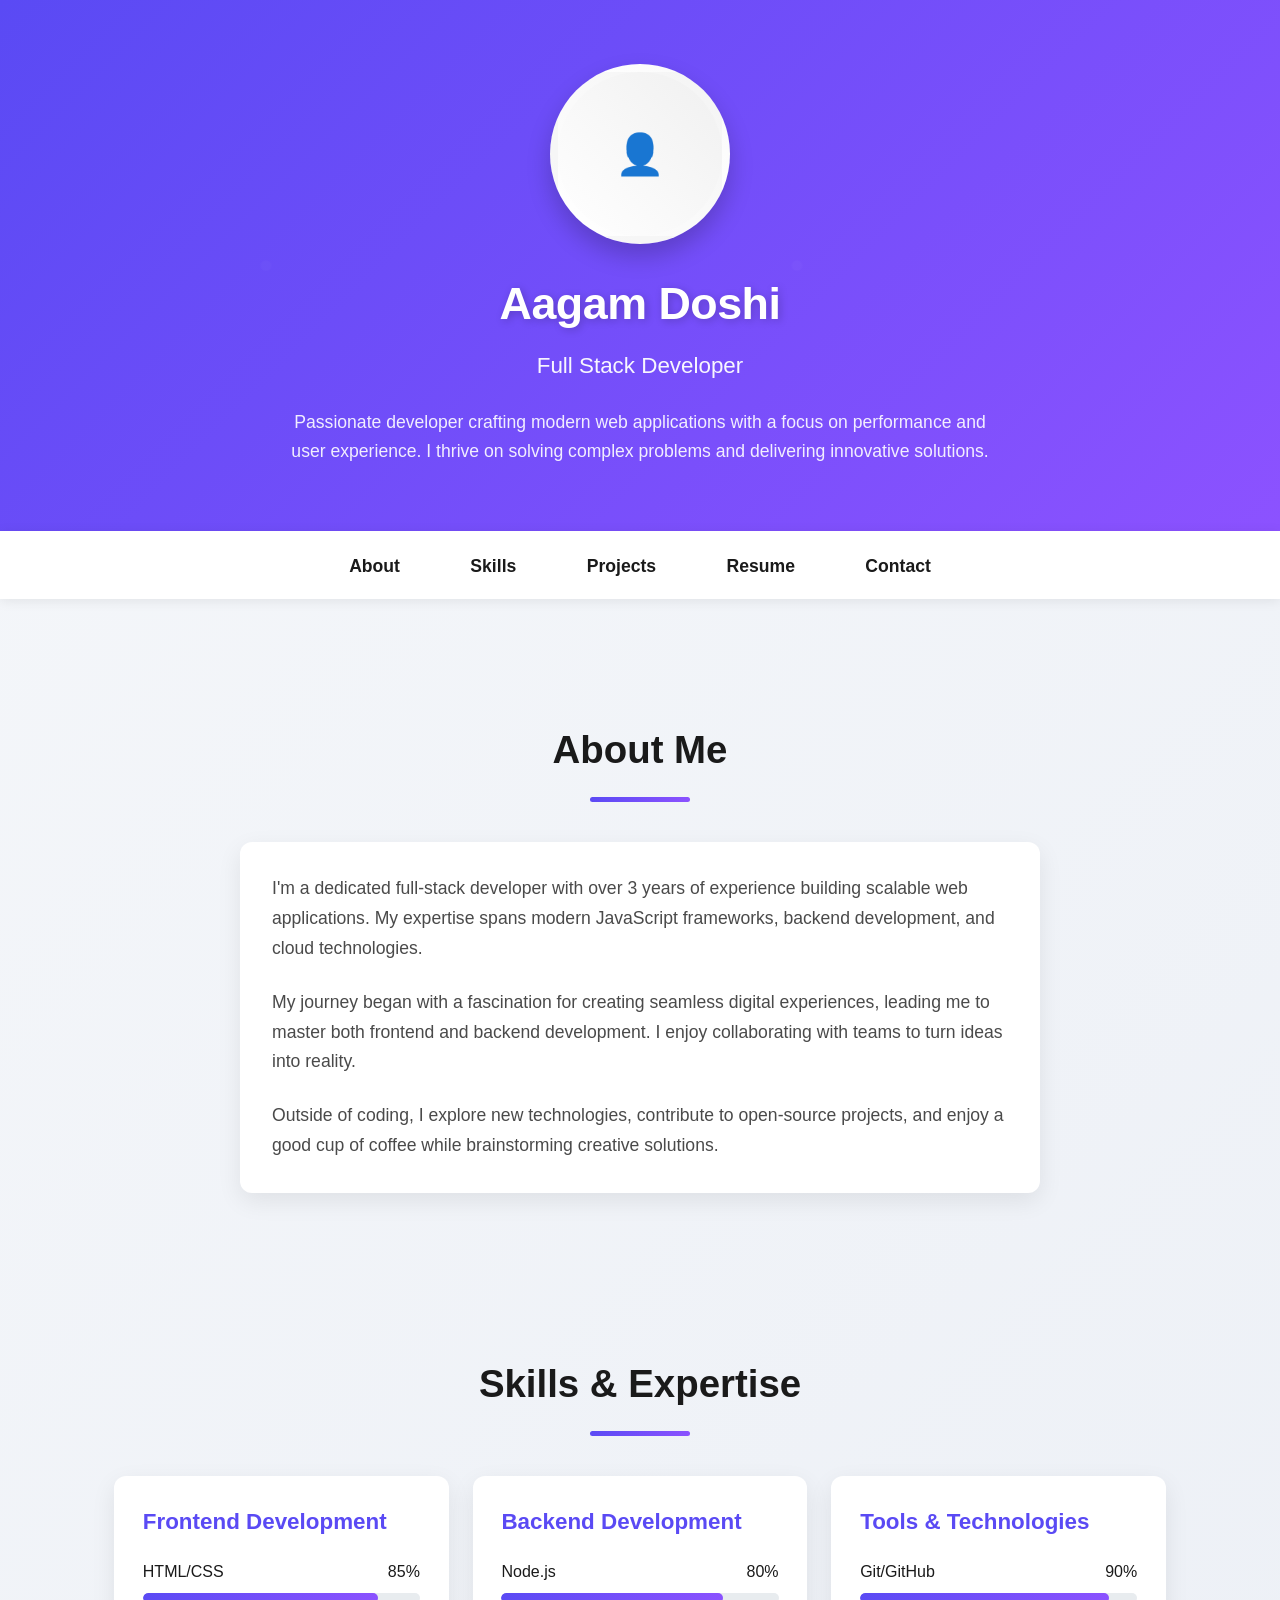
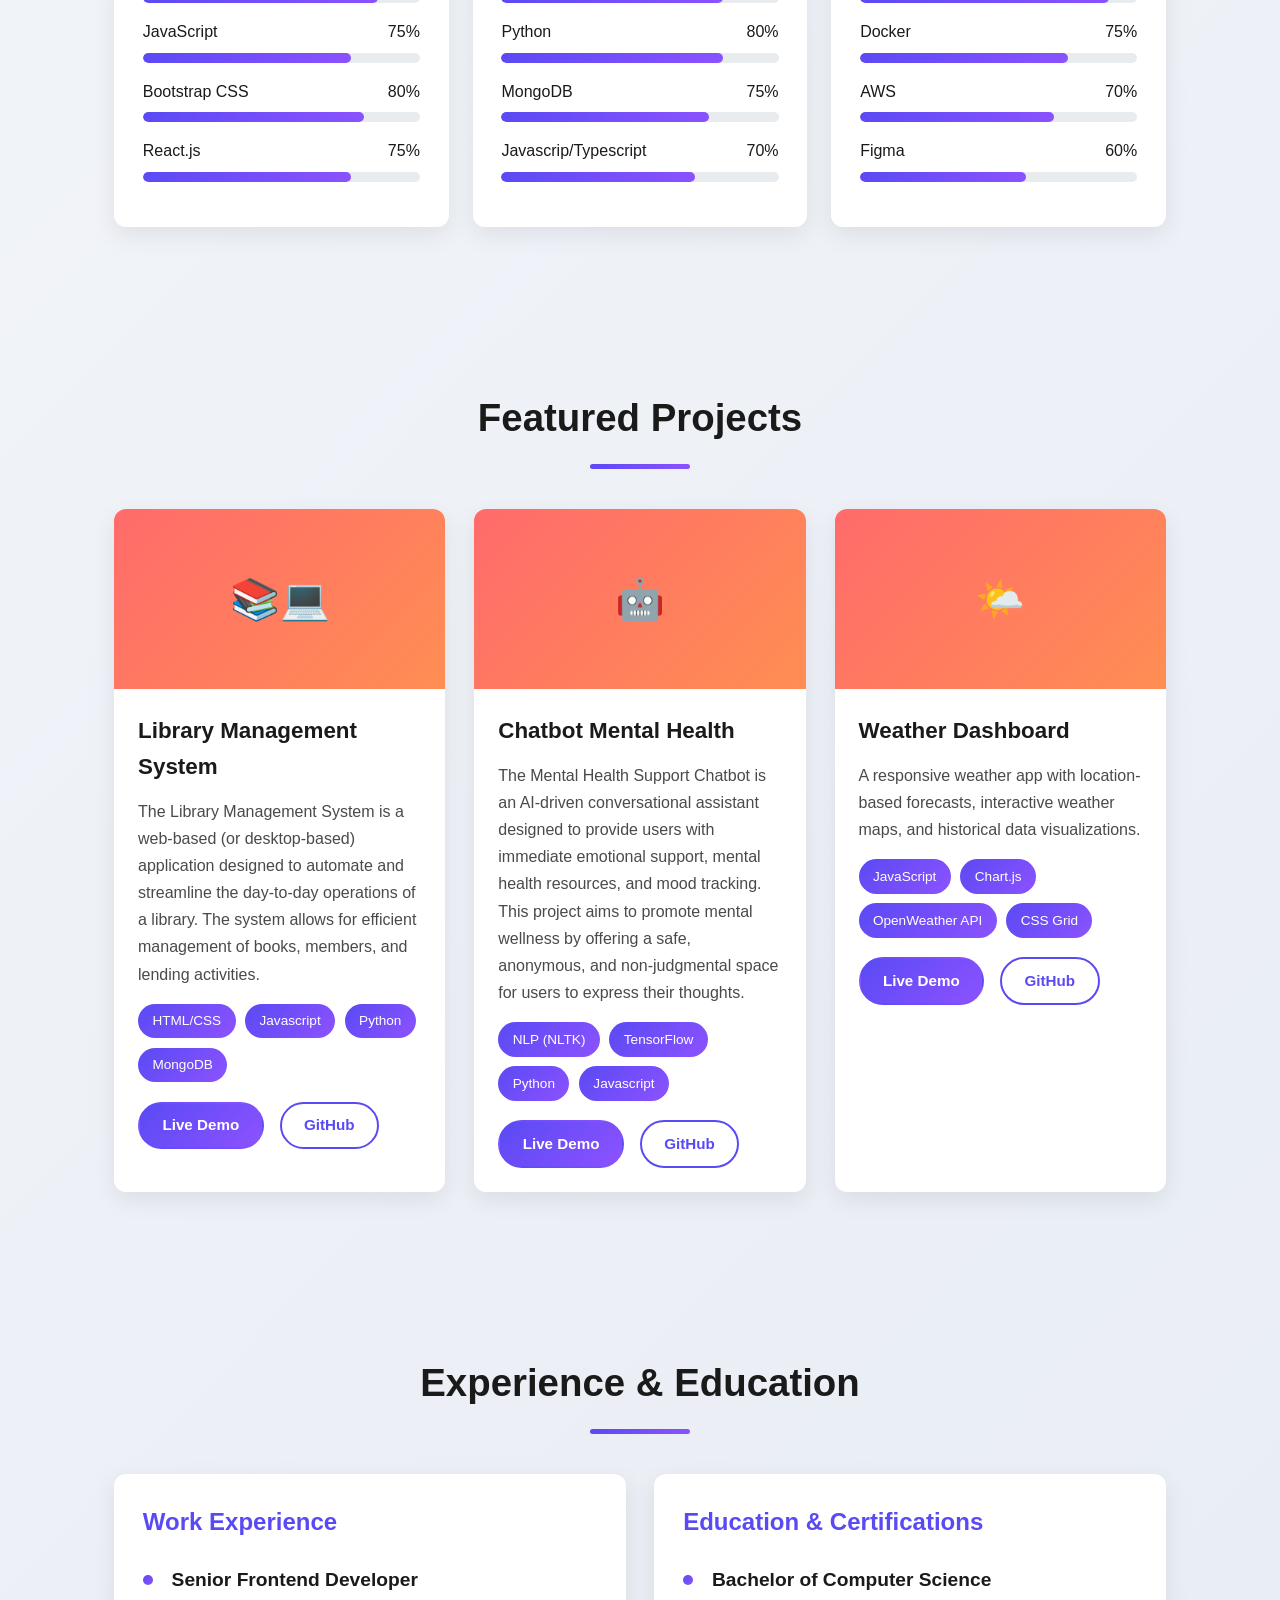
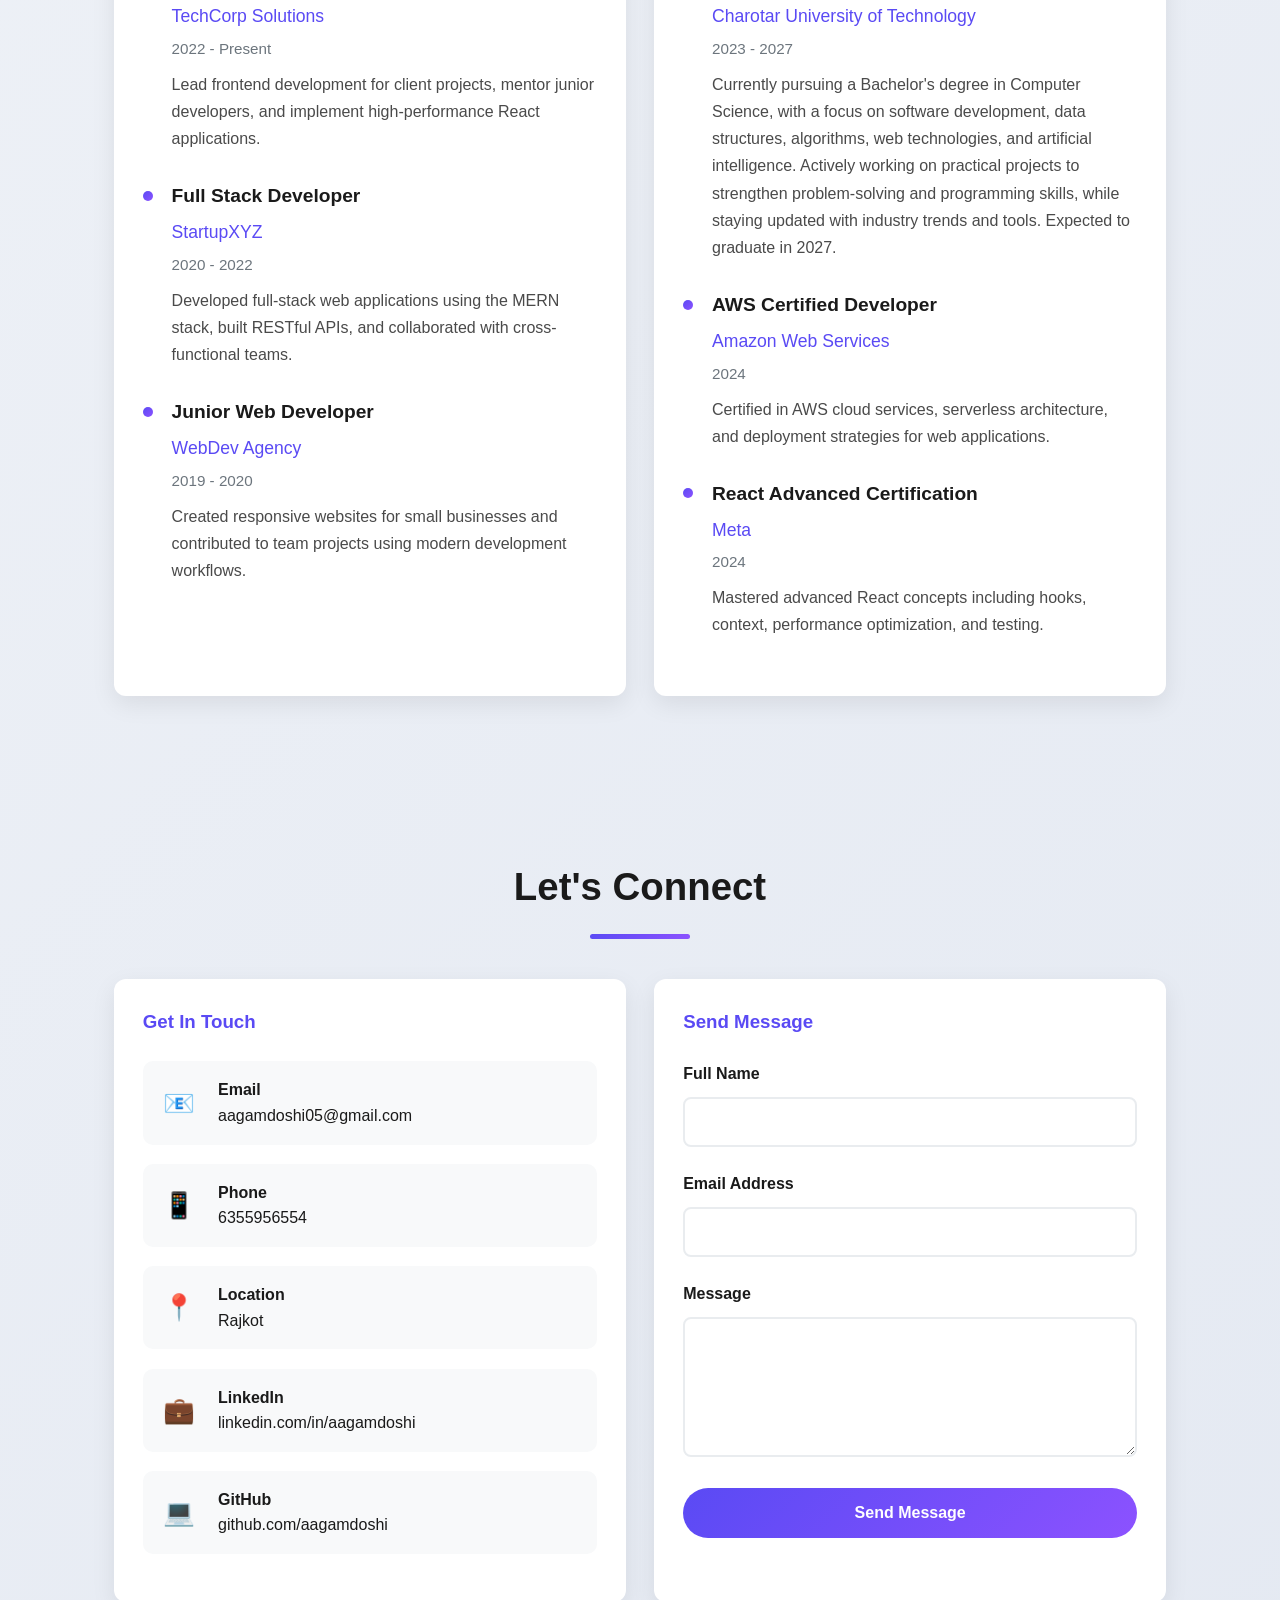
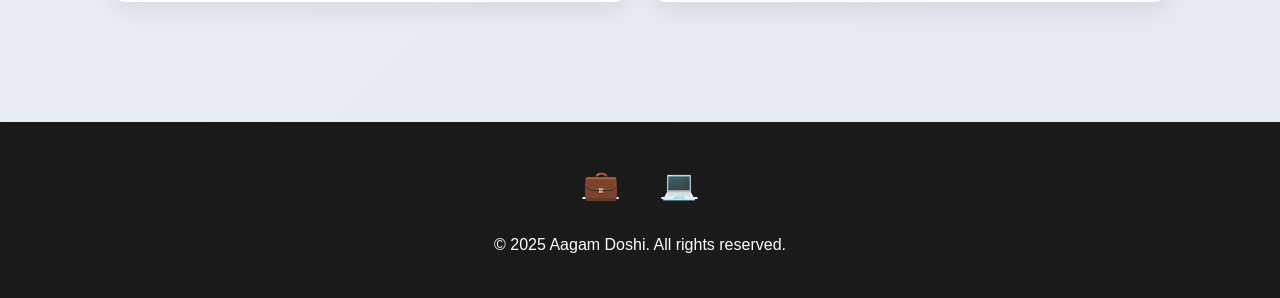
==== commit e44e27b7: "ok" ====
--- a/Portfolio/index.html
+++ b/Portfolio/index.html
@@ -23,7 +23,7 @@
             <li><a href="#about">About</a></li>
             <li><a href="#skills">Skills</a></li>
             <li><a href="#projects">Projects</a></li>
-            <li><a href="#resume">Resume</a></li>
+            <li><a href="#resumw">Resume</a></li>
             <li><a href="#contact">Contact</a></li>
         </ul>
     </nav>
@@ -52,37 +52,37 @@
                     <div class="skill-item">
                         <div class="skill-name">
                             <span>HTML/CSS</span>
-                            <span>95%</span>
-                        </div>
-                        <div class="skill-bar">
-                            <div class="skill-progress" style="width: 95%"></div>
+                            <span>85%</span>
+                        </div>
+                        <div class="skill-bar">
+                            <div class="skill-progress" style="width: 85%"></div>
                         </div>
                     </div>
                     <div class="skill-item">
                         <div class="skill-name">
                             <span>JavaScript</span>
-                            <span>90%</span>
-                        </div>
-                        <div class="skill-bar">
-                            <div class="skill-progress" style="width: 90%"></div>
-                        </div>
-                    </div>
-                    <div class="skill-item">
-                        <div class="skill-name">
-                            <span>React</span>
-                            <span>85%</span>
-                        </div>
-                        <div class="skill-bar">
-                            <div class="skill-progress" style="width: 85%"></div>
-                        </div>
-                    </div>
-                    <div class="skill-item">
-                        <div class="skill-name">
-                            <span>Vue.js</span>
+                            <span>75%</span>
+                        </div>
+                        <div class="skill-bar">
+                            <div class="skill-progress" style="width: 75%"></div>
+                        </div>
+                    </div>
+                    <div class="skill-item">
+                        <div class="skill-name">
+                            <span>Bootstrap CSS</span>
                             <span>80%</span>
                         </div>
                         <div class="skill-bar">
                             <div class="skill-progress" style="width: 80%"></div>
+                        </div>
+                    </div>
+                    <div class="skill-item">
+                        <div class="skill-name">
+                            <span>React.js</span>
+                            <span>75%</span>
+                        </div>
+                        <div class="skill-bar">
+                            <div class="skill-progress" style="width: 75%"></div>
                         </div>
                     </div>
                 </div>
@@ -92,10 +92,10 @@
                     <div class="skill-item">
                         <div class="skill-name">
                             <span>Node.js</span>
-                            <span>85%</span>
-                        </div>
-                        <div class="skill-bar">
-                            <div class="skill-progress" style="width: 85%"></div>
+                            <span>80%</span>
+                        </div>
+                        <div class="skill-bar">
+                            <div class="skill-progress" style="width: 80%"></div>
                         </div>
                     </div>
                     <div class="skill-item">
@@ -118,7 +118,7 @@
                     </div>
                     <div class="skill-item">
                         <div class="skill-name">
-                            <span>PostgreSQL</span>
+                            <span>Javascrip/Typescript</span>
                             <span>70%</span>
                         </div>
                         <div class="skill-bar">
@@ -159,10 +159,10 @@
                     <div class="skill-item">
                         <div class="skill-name">
                             <span>Figma</span>
-                            <span>80%</span>
-                        </div>
-                        <div class="skill-bar">
-                            <div class="skill-progress" style="width: 80%"></div>
+                            <span>60%</span>
+                        </div>
+                        <div class="skill-bar">
+                            <div class="skill-progress" style="width: 60%"></div>
                         </div>
                     </div>
                 </div>
@@ -173,15 +173,15 @@
             <h2>Featured Projects</h2>
             <div class="projects-grid">
                 <div class="project-card">
-                    <div class="project-image">🛒</div>
+                    <div class="project-image">📚💻</div>
                     <div class="project-content">
-                        <h3 class="project-title">E-Commerce Platform</h3>
-                        <p class="project-description">A robust e-commerce platform featuring user authentication, shopping cart, payment integration with Stripe, and a comprehensive admin dashboard.</p>
+                        <h3 class="project-title">Library Management System</h3>
+                        <p class="project-description">The Library Management System is a web-based (or desktop-based) application designed to automate and streamline the day-to-day operations of a library. The system allows for efficient management of books, members, and lending activities.</p>
                         <div class="project-tech">
-                            <span class="tech-tag">React</span>
-                            <span class="tech-tag">Node.js</span>
+                            <span class="tech-tag">HTML/CSS</span>
+                            <span class="tech-tag">Javascript</span>
+                            <span class="tech-tag">Python</span>
                             <span class="tech-tag">MongoDB</span>
-                            <span class="tech-tag">Stripe</span>
                         </div>
                         <div class="project-links">
                             <a href="#" class="project-link btn-primary">Live Demo</a>
@@ -191,15 +191,15 @@
                 </div>
 
                 <div class="project-card">
-                    <div class="project-image">📱</div>
+                    <div class="project-image">🤖</div>
                     <div class="project-content">
-                        <h3 class="project-title">Task Management App</h3>
-                        <p class="project-description">A collaborative task management tool with real-time updates, team collaboration features, and intuitive progress tracking.</p>
+                        <h3 class="project-title">Chatbot Mental Health</h3>
+                        <p class="project-description">The Mental Health Support Chatbot is an AI-driven conversational assistant designed to provide users with immediate emotional support, mental health resources, and mood tracking. This project aims to promote mental wellness by offering a safe, anonymous, and non-judgmental space for users to express their thoughts.</p>
                         <div class="project-tech">
-                            <span class="tech-tag">Vue.js</span>
-                            <span class="tech-tag">Express</span>
-                            <span class="tech-tag">Socket.io</span>
-                            <span class="tech-tag">PostgreSQL</span>
+                            <span class="tech-tag">NLP (NLTK)</span>
+                            <span class="tech-tag">TensorFlow</span>
+                            <span class="tech-tag">Python</span>
+                            <span class="tech-tag">Javascript</span>
                         </div>
                         <div class="project-links">
                             <a href="#" class="project-link btn-primary">Live Demo</a>
@@ -257,20 +257,20 @@
                     <h3>Education & Certifications</h3>
                     <div class="resume-item">
                         <div class="resume-title">Bachelor of Computer Science</div>
-                        <div class="resume-company">University of Technology</div>
-                        <div class="resume-date">2015 - 2019</div>
-                        <div class="resume-description">Graduated with honors, specializing in software engineering and web technologies. Led group projects and participated in hackathons.</div>
+                        <div class="resume-company">Charotar University of Technology</div>
+                        <div class="resume-date">2023 - 2027</div>
+                        <div class="resume-description">Currently pursuing a Bachelor's degree in Computer Science, with a focus on software development, data structures, algorithms, web technologies, and artificial intelligence. Actively working on practical projects to strengthen problem-solving and programming skills, while staying updated with industry trends and tools. Expected to graduate in 2027.</div>
                     </div>
                     <div class="resume-item">
                         <div class="resume-title">AWS Certified Developer</div>
                         <div class="resume-company">Amazon Web Services</div>
-                        <div class="resume-date">2021</div>
+                        <div class="resume-date">2024</div>
                         <div class="resume-description">Certified in AWS cloud services, serverless architecture, and deployment strategies for web applications.</div>
                     </div>
                     <div class="resume-item">
                         <div class="resume-title">React Advanced Certification</div>
                         <div class="resume-company">Meta</div>
-                        <div class="resume-date">2020</div>
+                        <div class="resume-date">2024</div>
                         <div class="resume-description">Mastered advanced React concepts including hooks, context, performance optimization, and testing.</div>
                     </div>
                 </div>
